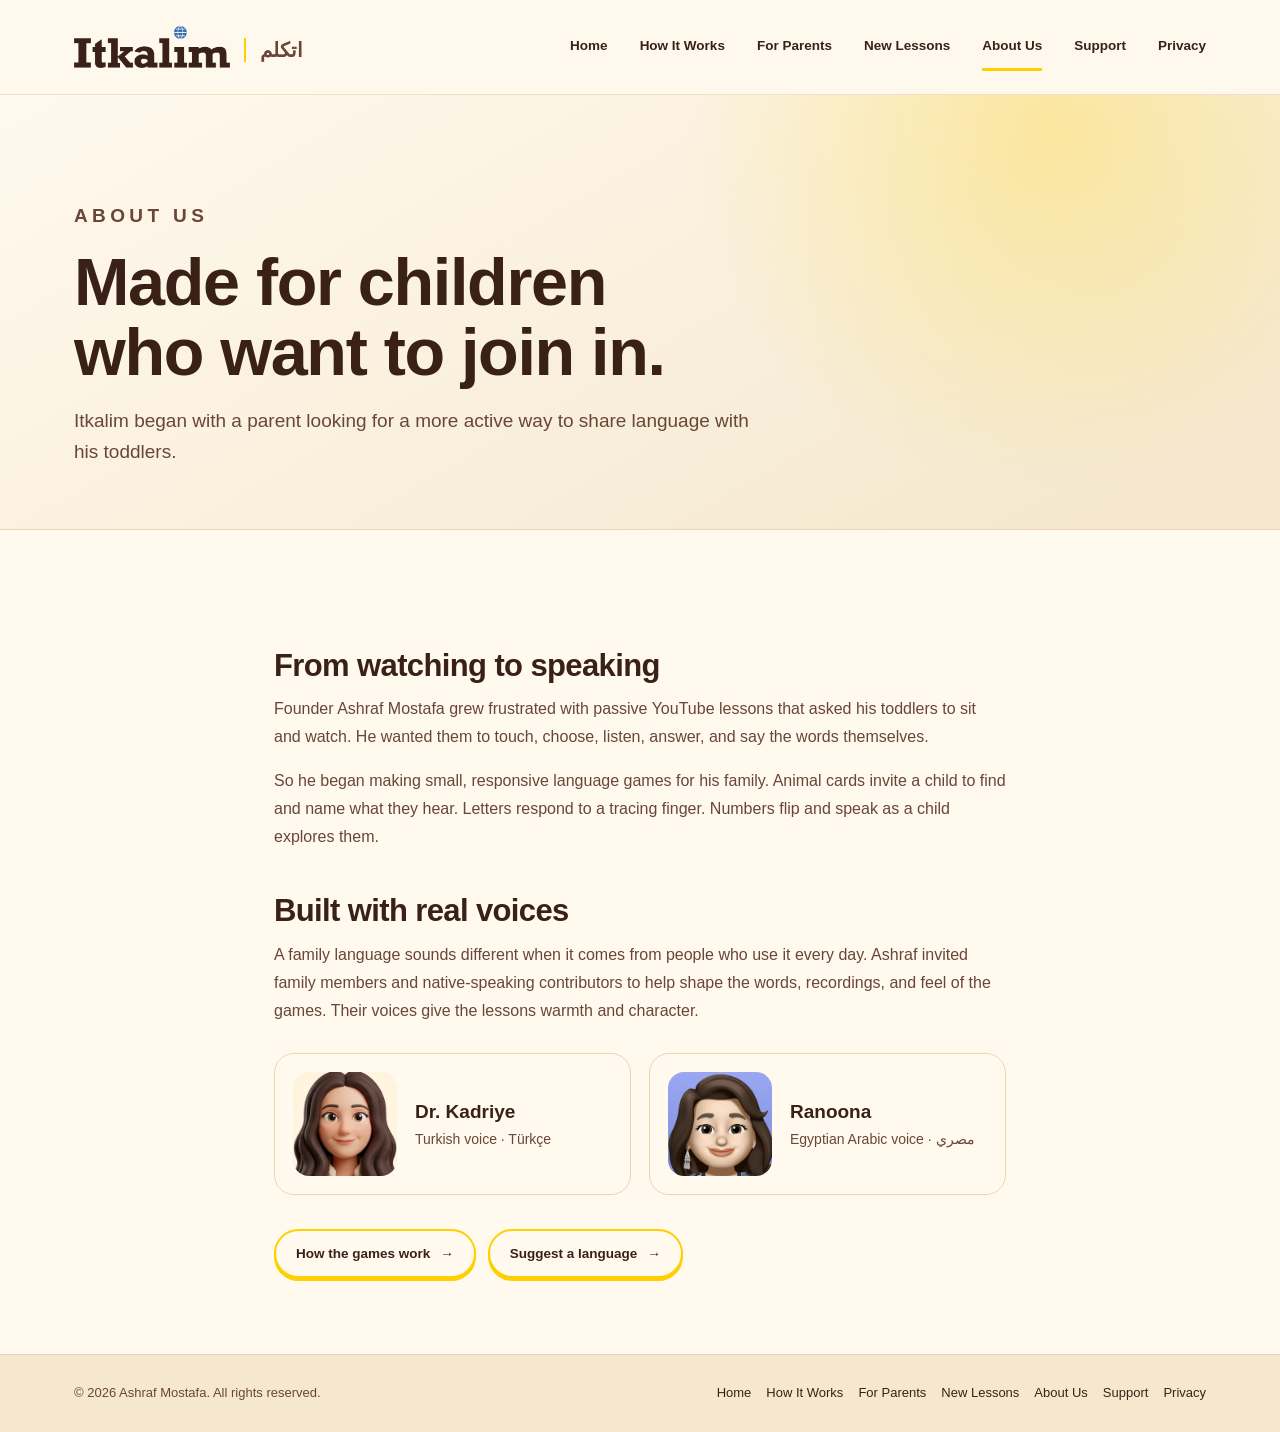
==== about-us.html @ 8ebba8a8 "Refresh Itkalim site with game previews and About Us" ====
<!doctype html>
<html lang="en">
<head>
  <meta charset="utf-8">
  <meta name="viewport" content="width=device-width,initial-scale=1">
  <meta name="theme-color" content="#fff9ee">
  <meta name="description" content="The story behind Itkalim: a parent-led language app built around active play, family voices, and native-speaking contributors.">
  <title>About Us | Itkalim</title>
  <link rel="icon" href="logo.png">
  <link rel="stylesheet" href="styles.css">
</head>
<body>
  <header class="site-header"><div class="wrap header-inner">
    <a class="brand" href="index.html" aria-label="Itkalim homepage"><img class="brand-wordmark" src="assets/itkalim-wordmark.png" alt="Itkalim" width="1000" height="270"><span class="brand-ar" lang="ar">اتكلم</span></a>
    <button class="menu-toggle" type="button" aria-label="Open navigation" aria-expanded="false" aria-controls="site-menu">☰</button>
    <nav class="nav-links" id="site-menu" aria-label="Main navigation"><a href="index.html">Home</a><a href="how-it-works.html">How It Works</a><a href="for-parents.html">For Parents</a><a href="lessons.html">New Lessons</a><a href="about-us.html" class="active" aria-current="page">About Us</a><a href="support.html">Support</a><a href="privacy.html">Privacy</a></nav>
  </div></header>
  <main id="main-content">
    <section class="page-hero"><div class="wrap"><p class="eyebrow">About Us</p><h1>Made for children who want to join in.</h1><p>Itkalim began with a parent looking for a more active way to share language with his toddlers.</p></div></section>
    <section class="section"><div class="wrap content about-story">
      <h2>From watching to speaking</h2>
      <p>Founder Ashraf Mostafa grew frustrated with passive YouTube lessons that asked his toddlers to sit and watch. He wanted them to touch, choose, listen, answer, and say the words themselves.</p>
      <p>So he began making small, responsive language games for his family. Animal cards invite a child to find and name what they hear. Letters respond to a tracing finger. Numbers flip and speak as a child explores them.</p>
      <h2>Built with real voices</h2>
      <p>A family language sounds different when it comes from people who use it every day. Ashraf invited family members and native-speaking contributors to help shape the words, recordings, and feel of the games. Their voices give the lessons warmth and character.</p>
      <div class="voice-contributors" aria-label="Itkalim voice contributors">
        <figure class="voice-contributor"><img src="assets/kadriye.webp" alt="Cartoon portrait of Dr. Kadriye" width="256" height="256"><figcaption><strong>Dr. Kadriye</strong><span>Turkish voice · Türkçe</span></figcaption></figure>
        <figure class="voice-contributor"><img src="assets/ranoona.webp" alt="Cartoon portrait of Ranoona" width="256" height="256"><figcaption><strong>Ranoona</strong><span>Egyptian Arabic voice · مصري</span></figcaption></figure>
      </div>
      <div class="btn-row"><a class="button secondary" href="how-it-works.html">How the games work <span aria-hidden="true">→</span></a><a class="button secondary" href="lessons.html">Suggest a language <span aria-hidden="true">→</span></a></div>
    </div></section>
  </main>
  <footer class="site-footer"><div class="wrap footer-row"><div class="footer-copy">© 2026 Ashraf Mostafa. All rights reserved.</div><nav class="footer-nav" aria-label="Footer navigation"><a href="index.html">Home</a><a href="how-it-works.html">How It Works</a><a href="for-parents.html">For Parents</a><a href="lessons.html">New Lessons</a><a href="about-us.html">About Us</a><a href="support.html">Support</a><a href="privacy.html">Privacy</a></nav></div></footer>
  <script src="site.js" defer></script>
</body>
</html>
---- styles.css ----
:root{--ink:#102940;--ink-light:#304a62;--gold:#b27a21;--sun:#e6aa28;--sand:#fbf6ed;--ivory:#fffcf7;--line:#e6dac7;--brown:#633f33;--panel:#f5ecdc;--serif:Georgia,'Times New Roman',serif;--sans:-apple-system,BlinkMacSystemFont,'Segoe UI',Arial,sans-serif}
*{box-sizing:border-box}html{scroll-behavior:smooth}body{margin:0;background:var(--ivory);color:var(--ink);font:16px/1.6 var(--sans);-webkit-font-smoothing:antialiased}a{color:inherit}button{font:inherit}img{display:block;max-width:100%}h1,h2,h3,p{margin-top:0}h1,h2,h3{line-height:1.13}h1,h2{font-family:var(--serif);font-weight:500;letter-spacing:-.035em}a:focus-visible,button:focus-visible,summary:focus-visible{outline:3px solid #d69b34;outline-offset:4px}.wrap{max-width:1260px;margin:0 auto;padding:0 clamp(22px,5vw,72px)}
.site-header{position:relative;z-index:20;background:rgba(255,252,246,.94);border-bottom:1px solid rgba(201,172,120,.25)}.site-header.home-head{position:absolute;left:0;right:0;background:linear-gradient(180deg,rgba(255,251,243,.96),rgba(255,251,243,.72))}.header-inner{min-height:94px;display:flex;align-items:center;justify-content:space-between;gap:20px}.brand{display:flex;align-items:center;gap:12px;text-decoration:none;flex:0 0 auto}.brand-mark{width:57px;height:57px;object-fit:cover;border-radius:14px;box-shadow:0 2px 8px rgba(36,57,79,.12)}.brand-line{display:block;font-family:var(--serif);font-size:27px;line-height:.99;font-weight:700;letter-spacing:-.03em}.brand-ar{display:block;direction:rtl;text-align:left;color:#9b6519;font-size:18px;font-weight:700;line-height:1.3;margin-top:3px}.nav-links{display:flex;align-items:center;gap:clamp(13px,2.5vw,32px);font-size:13.5px;font-weight:650}.nav-links a{white-space:nowrap;text-decoration:none;padding:12px 0;border-bottom:2px solid transparent}.nav-links a:hover,.nav-links a.active{border-bottom-color:var(--gold)}.nav-cta,.button{display:inline-flex;justify-content:center;align-items:center;gap:10px;background:#0b233a;color:white;text-decoration:none;border:1px solid #0b233a;border-radius:999px;font-size:13.5px;font-weight:700;padding:12px 20px;transition:transform .15s,background .15s}.nav-cta:hover,.button:hover{background:#29455c;transform:translateY(-1px)}.nav-cta{padding:11px 17px}.button.secondary{background:transparent;color:var(--ink);border-color:#97a3ad}.button.secondary:hover{background:#fff}.menu-toggle{display:none;background:#fff8eb;color:var(--ink);border:1px solid var(--line);border-radius:12px;padding:9px 12px;font-size:16px;cursor:pointer}
.hero{min-height:660px;display:flex;align-items:flex-start;position:relative;isolation:isolate;background:linear-gradient(90deg,rgba(255,251,243,.87) 0%,rgba(255,251,243,.47) 34%,rgba(255,251,243,0) 60%),url('assets/nile-sunset.jpg') center 49%/cover no-repeat}.hero .wrap{width:100%}.hero-text{max-width:590px;margin:clamp(165px,15vw,190px) 0 40px}h1{font-size:clamp(50px,5.4vw,80px);line-height:1.04;margin-bottom:35px;text-wrap:balance}.hero .button{background:#0d0e0f;border-color:#0d0e0f;border-radius:8px;font-size:16px;padding:14px 22px}.hero .eyebrow{margin-bottom:22px}.eyebrow{font-size:11.5px;letter-spacing:.23em;font-weight:800;text-transform:uppercase;color:var(--gold)}.hero-note{max-width:470px;color:#36516c;font-size:18px}.hero-wave{position:absolute;z-index:0;bottom:-1px;width:100%;height:40px;background:var(--ivory);clip-path:polygon(0 54%,38% 82%,100% 30%,100% 100%,0 100%)}
.intro{position:relative;padding:80px 0 110px;background:var(--ivory);overflow:hidden}.intro:after{content:'';position:absolute;width:500px;height:400px;right:-210px;bottom:-220px;border-radius:50%;background:#f8f0df;z-index:0}.intro-grid{display:grid;grid-template-columns:1fr 1fr;gap:clamp(30px,6vw,95px);align-items:center;position:relative;z-index:1}.intro-copy h2{font-size:clamp(44px,4.2vw,67px);margin:12px 0 25px}.intro-copy p{max-width:460px;color:#44596b;font-size:18px;line-height:1.7}.feature-line{display:flex;gap:20px;flex-wrap:wrap;margin-top:28px;color:#7e5a2a;font-weight:650;font-size:13px}.feature-line span{border-left:1px solid #dac49d;padding-left:15px}.feature-line span:first-child{border:0;padding-left:0}
.phones{display:flex;justify-content:center;align-items:center;gap:0;min-width:0}.phone{position:relative;background:#101115;border:6px solid #17191b;padding:4px;border-radius:33px;width:45%;max-width:267px;box-shadow:0 18px 35px rgba(49,37,23,.18),0 3px 10px rgba(49,37,23,.12);overflow:hidden}.phone:first-child{transform:translateX(20px) rotate(-2deg);z-index:2}.phone:nth-child(2){transform:translate(-18px,38px) rotate(2deg);z-index:1}.phone:after{content:'';position:absolute;top:11px;left:50%;transform:translateX(-50%);background:#08090a;width:34%;height:17px;border-radius:0 0 14px 14px;pointer-events:none}.phone img{border-radius:25px;display:block;aspect-ratio:411/898;width:100%;object-fit:cover}
.page-hero{padding:105px 0 62px;background:radial-gradient(circle at 82% 10%,#f4dcae 0%,transparent 30%),linear-gradient(140deg,#fff9ed,#fffdf9 72%);border-bottom:1px solid var(--line)}.page-hero .eyebrow{margin-bottom:17px}.page-hero h1{max-width:850px;font-size:clamp(47px,5.2vw,72px);margin:0 0 18px}.page-hero p{max-width:690px;color:#52677b;font-size:19px;line-height:1.65;margin:0}.page-hero.compact{padding:80px 0 55px}.page-hero.compact h1{font-size:clamp(43px,4.8vw,67px)}
.section{padding:76px 0}.section.soft{background:var(--sand)}.section-tight{padding:45px 0}.section h2{font-size:clamp(36px,3.3vw,51px);margin:0 0 15px}.section .lead{color:#516679;max-width:725px;font-size:18px}.step-grid{display:grid;grid-template-columns:repeat(3,1fr);gap:28px;margin-top:37px}.step{padding:30px 28px;border-radius:20px;background:#fffcf6;border:1px solid var(--line);min-height:280px}.step-no{display:inline-flex;width:38px;height:38px;align-items:center;justify-content:center;border-radius:50%;background:#c38a2c;color:white;font-size:14px;font-weight:800;margin-bottom:23px}.step h3{font-family:var(--serif);font-size:27px;margin-bottom:12px;font-weight:600}.step p{color:#526679;line-height:1.7}.story-split{display:grid;grid-template-columns:.85fr 1.15fr;gap:50px;align-items:center}.story-split.reverse{grid-template-columns:1.15fr .85fr}.story-split p{color:#4c6276;font-size:17px}.story-split .phone{margin:auto;transform:none;max-width:245px;width:100%}.story-split .phone:first-child{transform:none}.story-image{border-radius:22px;object-fit:cover;width:100%;max-height:390px}.detail-row{display:grid;grid-template-columns:1fr 1fr;gap:36px;align-items:start}.statement{padding:24px 0;border-top:1px solid #dbcdb6}.statement h3{font-family:var(--serif);font-size:25px;margin:0 0 8px}.statement p{color:#4a6175;margin:0}.quote{font-family:var(--serif);font-size:clamp(27px,3vw,43px);line-height:1.28;max-width:730px;margin:0 auto;text-align:center;color:#1c3a50}.center{text-align:center}.center .lead{margin-left:auto;margin-right:auto}.btn-row{display:flex;gap:12px;flex-wrap:wrap;margin-top:28px}.content{max-width:860px}.content h2{font-size:31px;margin:42px 0 12px}.content p,.content li{font-size:16px;color:#43586b;line-height:1.75}.content ul{padding-left:24px}.content a{color:#0d4975;text-underline-offset:3px}.callout{background:#f5ebd8;border-left:3px solid var(--gold);padding:22px 26px;margin:25px 0;border-radius:0 15px 15px 0}.callout p{margin:0}.faq{max-width:900px;margin:0 auto}.faq details{border-bottom:1px solid var(--line);padding:15px 0}.faq summary{cursor:pointer;list-style:none;font-size:18px;color:var(--ink);font-weight:650;padding:11px 0;display:flex;justify-content:space-between;gap:18px}.faq summary::-webkit-details-marker{display:none}.faq summary:after{content:'+';color:var(--gold);font-size:24px;line-height:1}.faq details[open] summary:after{content:'−'}.faq details p{color:#53687a;max-width:730px;padding:0 0 12px;margin:0}.support-email{background:#fff7e8;border-radius:22px;border:1px solid var(--line);padding:26px 30px;margin:0 0 40px}.support-email p{margin-bottom:7px}.support-email a{font-size:21px;font-weight:700;color:#154e79}.gallery{display:flex;gap:36px;justify-content:center;flex-wrap:wrap;margin-top:25px}.gallery .phone{max-width:250px;transform:none!important;width:44%}
.site-footer{background:#f7f1e7;border-top:1px solid var(--line);padding:28px 0}.footer-row{display:flex;justify-content:space-between;align-items:center;gap:24px;flex-wrap:wrap}.footer-copy{font-size:13px;color:#64707e}.footer-nav{display:flex;flex-wrap:wrap;gap:15px;font-size:13px}.footer-nav a{text-decoration:none}.footer-nav a:hover{text-decoration:underline}.small{color:#6c7b89;font-size:13px}.ar-summary{direction:rtl;text-align:right;border-top:1px solid var(--line);padding-top:25px;margin-top:45px}
.signup-form{display:grid;gap:14px}.signup-form label,.signup-form legend{font-weight:650;color:var(--ink)}.signup-form input[type=email],.signup-form input[type=text]{background:white;border:1px solid #cdbfa8;padding:13px 15px;border-radius:11px;font:inherit;width:100%;max-width:610px}.signup-form fieldset{border:none;padding:0;margin:0}.signup-form .checkboxes{display:grid;grid-template-columns:1fr 1fr;gap:8px;margin:12px 0}.signup-form .checkboxes label{font-weight:500}.signup-form .check-line{display:flex;gap:8px;align-items:flex-start}.signup-form .check-line input{width:18px;height:18px;flex-shrink:0;margin-top:4px}.signup-form button{justify-self:start}
@media(max-width:1050px){.nav-links{gap:15px}.nav-links a{font-size:12.5px}.brand-line{font-size:23px}.header-inner{min-height:80px}.brand-mark{width:46px;height:46px}.nav-cta{display:none}.hero{min-height:620px}.hero-text{margin-top:140px}.intro-grid{gap:28px}}
@media(max-width:900px){.site-header.home-head{position:relative}.site-header{background:var(--ivory)}.header-inner{min-height:74px}.brand-line{font-size:22px}.brand-ar{font-size:14px}.brand-mark{width:46px;height:46px}.menu-toggle{display:block}.nav-links{display:none;position:absolute;top:74px;left:0;right:0;background:#fffdf8;padding:16px 23px 24px;border-bottom:1px solid var(--line);box-shadow:0 13px 22px rgba(38,33,26,.08);align-items:stretch;flex-direction:column;gap:0}.nav-links.open{display:flex}.nav-links a{font-size:15px;padding:13px 5px;border-bottom:1px solid #eee3d3}.hero{min-height:580px;background:linear-gradient(180deg,rgba(255,252,245,.78),rgba(255,252,245,.26) 46%,transparent 73%),url('assets/nile-sunset.jpg') 67% center/cover no-repeat}.hero-text{margin-top:48px;max-width:390px}.hero h1{font-size:clamp(42px,10vw,57px);margin-bottom:25px}.intro{padding:55px 0 82px}.intro-grid,.story-split,.story-split.reverse,.detail-row{grid-template-columns:1fr;gap:30px}.intro-copy{order:-1}.intro-copy h2{font-size:clamp(43px,10vw,56px)}.phones{max-width:470px;margin:auto;width:100%}.phone{max-width:215px}.step-grid{grid-template-columns:1fr;gap:16px}.step{min-height:auto}.page-hero{padding:70px 0 50px}.page-hero.compact{padding:65px 0 40px}.section{padding:55px 0}.story-split.reverse .story-image{order:2}.footer-row{justify-content:center;text-align:center}.footer-nav{justify-content:center}.gallery{gap:17px}.gallery .phone{width:44%}}
@media(prefers-reduced-motion:reduce){html{scroll-behavior:auto}*,*:before,*:after{transition:none!important}}


/* Approved iPhone crop: show the two children together, with pyramids beyond. */
@media (max-width:900px) {
  .hero {
    background:linear-gradient(180deg,rgba(255,252,245,.78),rgba(255,252,245,.19) 42%,transparent 70%),url('assets/nile-sunset.jpg') 100% center/cover no-repeat;
  }
}
@media (max-width:480px) {
  .hero{min-height:400px;background:linear-gradient(180deg,rgba(255,252,245,.80) 0%,rgba(255,252,245,.55) 30%,rgba(255,252,245,0) 52%),url('assets/nile-sunset.jpg') 98% 100%/cover no-repeat,#fffcf5;}
  .hero-text{max-width:355px;margin-top:26px;}
  .hero h1{font-size:clamp(39px,10.2vw,49px);}
}
/* Retain comprehensive public legal/support text with the new editorial style. */
.content .card{background:#fff9ed;border:1px solid var(--line);border-radius:18px;padding:22px 26px;margin:22px 0}
.content .rtl{direction:rtl;text-align:right}
.content .muted{color:#627285}
.content .faq h3{font-family:var(--serif);font-size:23px;margin:30px 0 8px}
.content .contact a{font-weight:700;font-size:22px}

.app-badge{display:inline-block;line-height:0;border-radius:9px;transition:transform .15s}.app-badge:hover{transform:translateY(-1px)}.app-badge:focus-visible{outline:3px solid #c8962e;outline-offset:3px}.app-badge img{height:54px;width:auto;display:block}@media(max-width:640px){.app-badge img{height:48px}}

/* ===== Itkalim 1.4 brand (owner 2026-11-14): the app's colours and logo. =====
   Cream #fff9ee and sand #f5e8cf backgrounds, dark brown #3a2118 (the wordmark),
   warm brown #694638, and the app's signature gold #ffd000 with light gold #fff066
   for frames and highlights. Rounded system type, like the app. */
:root{--ink:#3a2118;--ink-light:#694638;--gold:#9a6b00;--sun:#ffd000;--gold-light:#fff066;--sand:#f5e8cf;--ivory:#fff9ee;--line:#ead6b4;--brown:#694638;--panel:#f5e8cf;
  --serif:ui-rounded,"SF Pro Rounded",-apple-system,BlinkMacSystemFont,"Segoe UI",Arial,sans-serif;
  --sans:ui-rounded,"SF Pro Rounded",-apple-system,BlinkMacSystemFont,"Segoe UI",Arial,sans-serif}
body{background:var(--ivory);color:var(--ink)}
h1,h2{font-weight:800;letter-spacing:-.02em;color:var(--ink)}
h3{color:var(--ink)}
a:focus-visible,button:focus-visible,summary:focus-visible{outline-color:var(--sun)}
.site-header{background:rgba(255,249,238,.95);border-bottom-color:rgba(234,214,180,.7)}
.site-header.home-head{background:linear-gradient(180deg,rgba(255,249,238,.97),rgba(255,249,238,.75))}
.brand{gap:14px;align-items:center}
.brand-wordmark{height:42px;width:auto}
.brand .brand-ar{color:var(--ink-light);font-size:20px;margin:6px 0 0;padding-left:14px;border-left:2px solid var(--sun);line-height:1.2}
.nav-links a{color:var(--ink)}
.nav-links a:hover,.nav-links a.active{border-bottom:3px solid var(--sun)}
.nav-cta,.button{background:var(--ink);border-color:var(--ink);color:#fff9ee}
.nav-cta:hover,.button:hover{background:var(--ink-light)}
.button.secondary{background:#fff9ee;color:var(--ink);border:2px solid var(--sun);box-shadow:0 3px 0 #ffd000}
.button.secondary:hover{background:#fff6cc}
.eyebrow{color:var(--gold)}
.hero-lead{font-size:19px;line-height:1.5;color:var(--ink-light);max-width:520px;margin:-6px 0 26px}
.page-hero{background:radial-gradient(circle at 82% 8%,rgba(255,208,0,.28) 0%,transparent 32%),linear-gradient(150deg,#fff9ee,#f5e8cf 90%);border-bottom-color:var(--line)}
.section.soft{background:var(--sand)}
.step,.statement,.content .card{background:#fff9ee;border:1px solid var(--line);border-radius:22px;box-shadow:inset 0 0 0 2px #fff066,0 4px 0 #ffd000}
.step-no{color:var(--gold)}
.feature-line span{background:#fff9ee;border:1.5px solid var(--sun);color:var(--ink)}
.site-footer{background:var(--sand);border-top-color:var(--line)}
.footer-copy{color:var(--ink-light)}
.content .muted,.small{color:var(--ink-light)}
.content .faq h3{font-family:var(--serif)}
.lang-grid{display:flex;flex-wrap:wrap;gap:10px;margin:22px 0 14px}
.lang{display:inline-flex;align-items:center;gap:8px;padding:9px 15px;border-radius:999px;background:#fff9ee;border:1.5px solid var(--line);font-weight:650;font-size:15px;color:var(--ink-light)}
.lang.ready{border:2px solid var(--sun);color:var(--ink);box-shadow:0 3px 0 #ffd000;background:#fffbe6}
.lang small{font-size:11px;font-weight:800;letter-spacing:.08em;text-transform:uppercase;background:var(--sun);color:var(--ink);border-radius:999px;padding:2px 8px}
.shots{display:grid;grid-template-columns:repeat(3,minmax(0,1fr));gap:clamp(14px,3vw,34px);margin-top:26px}
.shots figure{margin:0;text-align:center}
.shots img{width:100%;border-radius:28px;border:6px solid #3a2118;box-shadow:0 4px 0 #ffd000,0 18px 40px rgba(58,33,24,.18);background:#fff9ee}
.shots figcaption{margin-top:12px;font-weight:750;color:var(--ink)}
.shots figcaption span{display:block;font-weight:500;font-size:14px;color:var(--ink-light)}
@media(max-width:900px){.brand-wordmark{height:34px}.brand .brand-ar{font-size:16px}}
@media(max-width:640px){.shots{grid-template-columns:1fr;max-width:330px;margin-inline:auto}}
.feature-line span,.feature-line span:first-child{border:1.5px solid var(--sun);padding:5px 13px;border-radius:999px;background:#fff9ee;color:var(--ink)}
.statement{padding:20px 24px;margin-bottom:14px;border-top:1px solid var(--line)}
.phone{background:#3a2118;border-color:#3a2118;box-shadow:0 4px 0 #ffd000,0 18px 35px rgba(58,33,24,.18)}

/* Quiet homepage: reuse the soft sun glow from the inner pages. */
.hero{min-height:510px;background:radial-gradient(circle at 84% 12%,rgba(255,208,0,.25),transparent 30%),linear-gradient(150deg,#fff9ee,#f5e8cf 90%);border-bottom:1px solid var(--line)}
.hero-text{max-width:720px;margin:165px 0 74px}
.hero h1{font-size:clamp(48px,5vw,70px);margin-bottom:27px}
.hero-wave{display:none}
.intro:after{display:none}
.intro-showcase{display:grid;grid-template-columns:minmax(290px,.78fr) minmax(0,1.22fr);gap:clamp(34px,5vw,80px);align-items:center}
.game-screens{display:grid;grid-template-columns:repeat(3,minmax(0,1fr));gap:clamp(12px,1.5vw,22px);align-items:start}
.game-screens figure{margin:0;text-align:center;min-width:0}
.game-screens img{display:block;width:100%;height:auto;aspect-ratio:411/898;object-fit:cover;border:4px solid var(--ink);border-radius:25px;box-shadow:0 4px 0 var(--sun),0 12px 24px rgba(58,33,24,.16)}
.game-screens figcaption{margin-top:14px;font-size:13px;font-weight:750;color:var(--ink-light)}
.lang.upcoming{background:var(--sand)}
.lang.upcoming small{font-size:11px;font-weight:800;letter-spacing:.04em;text-transform:uppercase;color:var(--ink-light)}
.intro-copy p,.page-hero p,.content p,.content li,.step p,.story-split p,.statement p,.section .lead,.quote{color:var(--ink-light)}
.content a{color:var(--ink);text-decoration-color:var(--gold)}
@media(max-width:900px){.hero{min-height:auto}.hero-text{margin:58px 0 65px}.intro-showcase{grid-template-columns:1fr;gap:38px}.intro-copy{order:0}.game-screens{max-width:650px;margin-inline:auto}}
@media(max-width:600px){.hero-text{margin:45px 0 55px}.hero h1{font-size:clamp(40px,10vw,50px)}.hero-lead{font-size:17px}.game-screens{display:flex;gap:18px;overflow-x:auto;scroll-snap-type:x mandatory;padding:2px 4px 14px;margin:0 -4px}.game-screens figure{flex:0 0 min(58vw,225px);scroll-snap-align:center}.game-screens figcaption{font-size:13px}}
.voice-contributors{display:grid;grid-template-columns:repeat(2,minmax(0,1fr));gap:18px;margin:28px 0 34px}
.voice-contributor{display:flex;align-items:center;gap:18px;margin:0;padding:18px;background:var(--ivory);border:1px solid var(--line);border-radius:20px}
.voice-contributor img{flex:none;width:104px;height:104px;object-fit:cover;border-radius:16px}
.voice-contributor figcaption{display:grid;gap:4px;color:var(--ink-light);font-size:14px;line-height:1.45}
.voice-contributor figcaption strong{color:var(--ink);font-size:19px}
@media(max-width:700px){.voice-contributors{grid-template-columns:1fr}.voice-contributor img{width:88px;height:88px}}
.step-screen{display:block;width:min(100%,200px);height:auto;aspect-ratio:411/898;object-fit:cover;margin:18px auto 24px;border:3px solid var(--ink);border-radius:22px;box-shadow:0 4px 0 var(--sun),0 10px 22px rgba(58,33,24,.14)}
.step:has(.step-screen) h3{margin-bottom:0}
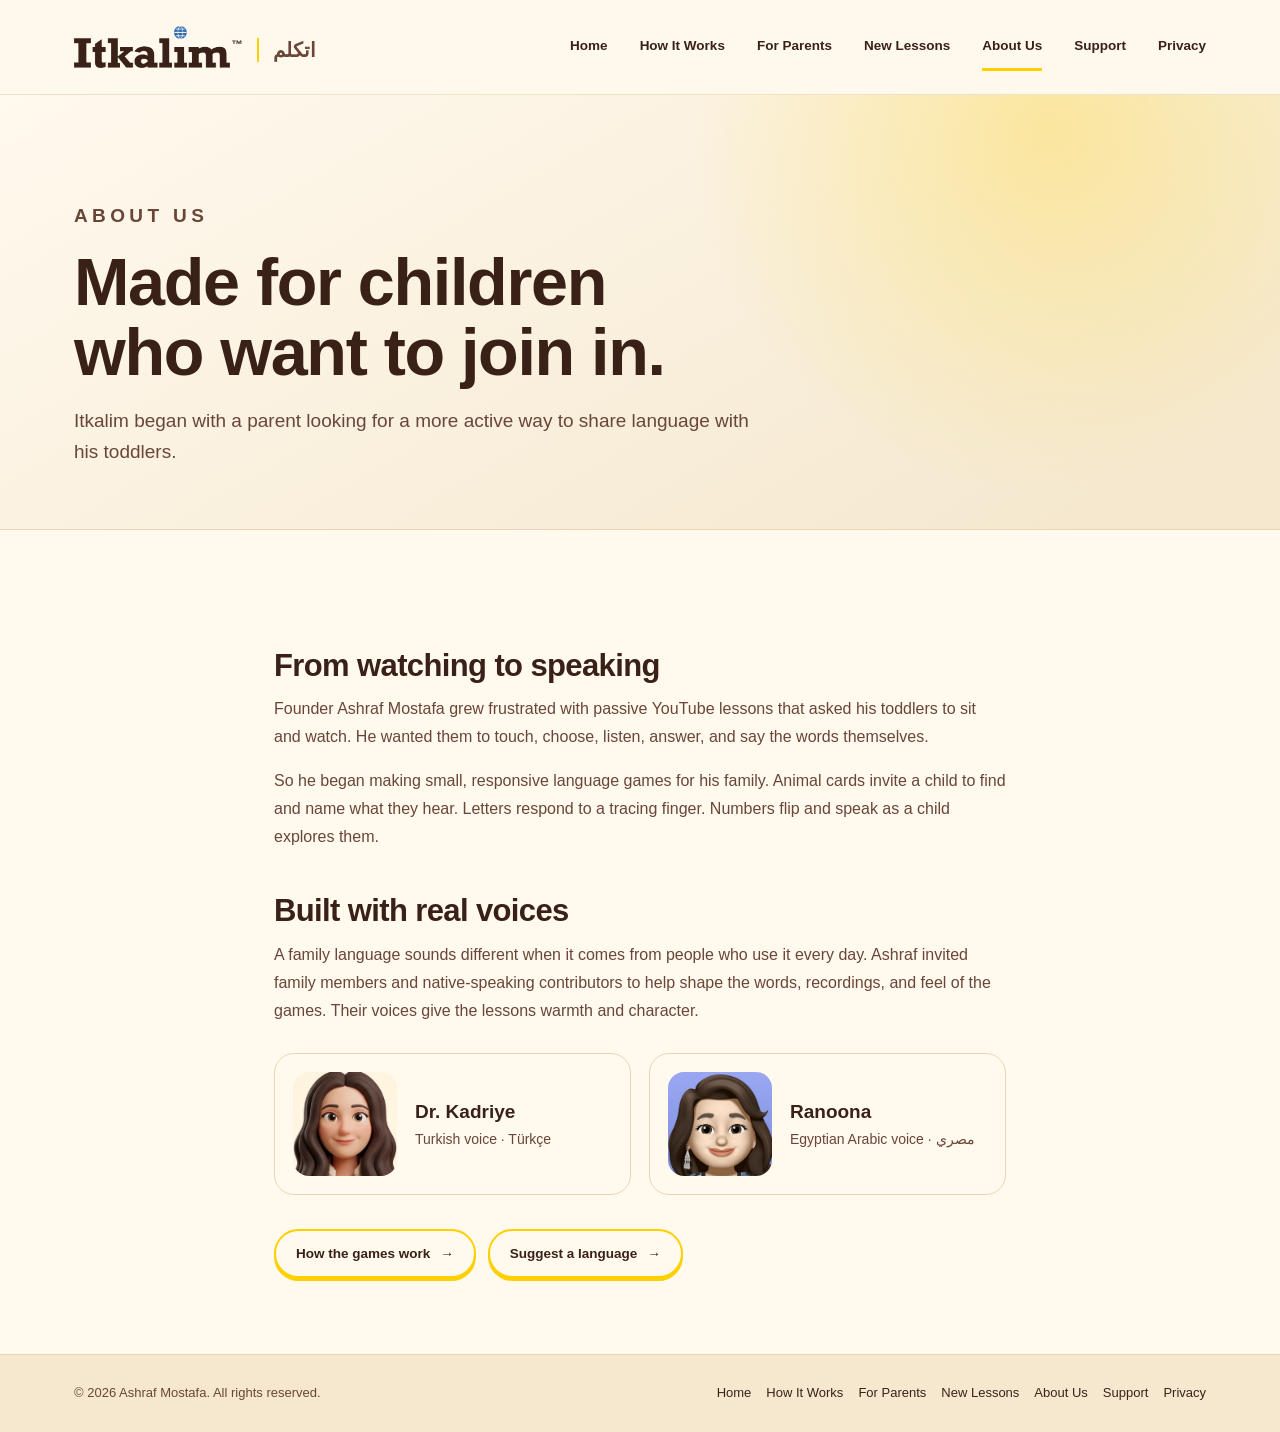
==== commit bd78e7db: "Add ™ beside the Itkalim logo on every page Co-Authored-By: Claude Opus 5.5 <noreply@anthropic.com> " ====
--- a/about-us.html
+++ b/about-us.html
@@ -11,7 +11,7 @@
 </head>
 <body>
   <header class="site-header"><div class="wrap header-inner">
-    <a class="brand" href="index.html" aria-label="Itkalim homepage"><img class="brand-wordmark" src="assets/itkalim-wordmark.png" alt="Itkalim" width="1000" height="270"><span class="brand-ar" lang="ar">اتكلم</span></a>
+    <a class="brand" href="index.html" aria-label="Itkalim homepage"><span class="brand-mark-wrap"><img class="brand-wordmark" src="assets/itkalim-wordmark.png" alt="Itkalim" width="1000" height="270"><sup class="brand-tm" aria-label="trademark">™</sup></span><span class="brand-ar" lang="ar">اتكلم</span></a>
     <button class="menu-toggle" type="button" aria-label="Open navigation" aria-expanded="false" aria-controls="site-menu">☰</button>
     <nav class="nav-links" id="site-menu" aria-label="Main navigation"><a href="index.html">Home</a><a href="how-it-works.html">How It Works</a><a href="for-parents.html">For Parents</a><a href="lessons.html">New Lessons</a><a href="about-us.html" class="active" aria-current="page">About Us</a><a href="support.html">Support</a><a href="privacy.html">Privacy</a></nav>
   </div></header>
--- a/styles.css
+++ b/styles.css
@@ -88,8 +88,8 @@
 .hero h1{font-size:clamp(48px,5vw,70px);margin-bottom:27px}
 .hero-wave{display:none}
 .intro:after{display:none}
-.intro-showcase{display:grid;grid-template-columns:minmax(290px,.78fr) minmax(0,1.22fr);gap:clamp(34px,5vw,80px);align-items:center}
-.game-screens{display:grid;grid-template-columns:repeat(3,minmax(0,1fr));gap:clamp(12px,1.5vw,22px);align-items:start}
+.intro-showcase{display:block}.intro-copy{max-width:720px;margin-bottom:44px}
+.game-screens{display:grid;grid-template-columns:repeat(4,minmax(0,1fr));gap:clamp(16px,2.5vw,32px);align-items:start;max-width:1080px;margin-inline:auto}
 .game-screens figure{margin:0;text-align:center;min-width:0}
 .game-screens img{display:block;width:100%;height:auto;aspect-ratio:411/898;object-fit:cover;border:4px solid var(--ink);border-radius:25px;box-shadow:0 4px 0 var(--sun),0 12px 24px rgba(58,33,24,.16)}
 .game-screens figcaption{margin-top:14px;font-size:13px;font-weight:750;color:var(--ink-light)}
@@ -97,8 +97,8 @@
 .lang.upcoming small{font-size:11px;font-weight:800;letter-spacing:.04em;text-transform:uppercase;color:var(--ink-light)}
 .intro-copy p,.page-hero p,.content p,.content li,.step p,.story-split p,.statement p,.section .lead,.quote{color:var(--ink-light)}
 .content a{color:var(--ink);text-decoration-color:var(--gold)}
-@media(max-width:900px){.hero{min-height:auto}.hero-text{margin:58px 0 65px}.intro-showcase{grid-template-columns:1fr;gap:38px}.intro-copy{order:0}.game-screens{max-width:650px;margin-inline:auto}}
-@media(max-width:600px){.hero-text{margin:45px 0 55px}.hero h1{font-size:clamp(40px,10vw,50px)}.hero-lead{font-size:17px}.game-screens{display:flex;gap:18px;overflow-x:auto;scroll-snap-type:x mandatory;padding:2px 4px 14px;margin:0 -4px}.game-screens figure{flex:0 0 min(58vw,225px);scroll-snap-align:center}.game-screens figcaption{font-size:13px}}
+@media(max-width:900px){.hero{min-height:auto}.hero-text{margin:58px 0 65px}.game-screens{gap:16px}}
+@media(max-width:600px){.hero-text{margin:45px 0 55px}.hero h1{font-size:clamp(40px,10vw,50px)}.hero-lead{font-size:17px}.intro-copy{margin-bottom:28px}.game-screens{display:flex;gap:18px;overflow-x:auto;scroll-snap-type:x mandatory;padding:2px 4px 14px;margin:0 -4px}.game-screens figure{flex:0 0 min(58vw,225px);scroll-snap-align:center}.game-screens figcaption{font-size:13px}}
 .voice-contributors{display:grid;grid-template-columns:repeat(2,minmax(0,1fr));gap:18px;margin:28px 0 34px}
 .voice-contributor{display:flex;align-items:center;gap:18px;margin:0;padding:18px;background:var(--ivory);border:1px solid var(--line);border-radius:20px}
 .voice-contributor img{flex:none;width:104px;height:104px;object-fit:cover;border-radius:16px}
@@ -107,3 +107,7 @@
 @media(max-width:700px){.voice-contributors{grid-template-columns:1fr}.voice-contributor img{width:88px;height:88px}}
 .step-screen{display:block;width:min(100%,200px);height:auto;aspect-ratio:411/898;object-fit:cover;margin:18px auto 24px;border:3px solid var(--ink);border-radius:22px;box-shadow:0 4px 0 var(--sun),0 10px 22px rgba(58,33,24,.14)}
 .step:has(.step-screen) h3{margin-bottom:0}
+/* ™ beside the Itkalim wordmark (owner 2026-11-16, trademark application filed). */
+.brand-mark-wrap{display:inline-flex;align-items:flex-start;line-height:1}
+.brand-tm{font-size:11px;font-weight:700;color:var(--ink);margin:13px 0 0 2px;line-height:1}
+@media(max-width:900px){.brand-tm{font-size:9px;margin-top:10px}}
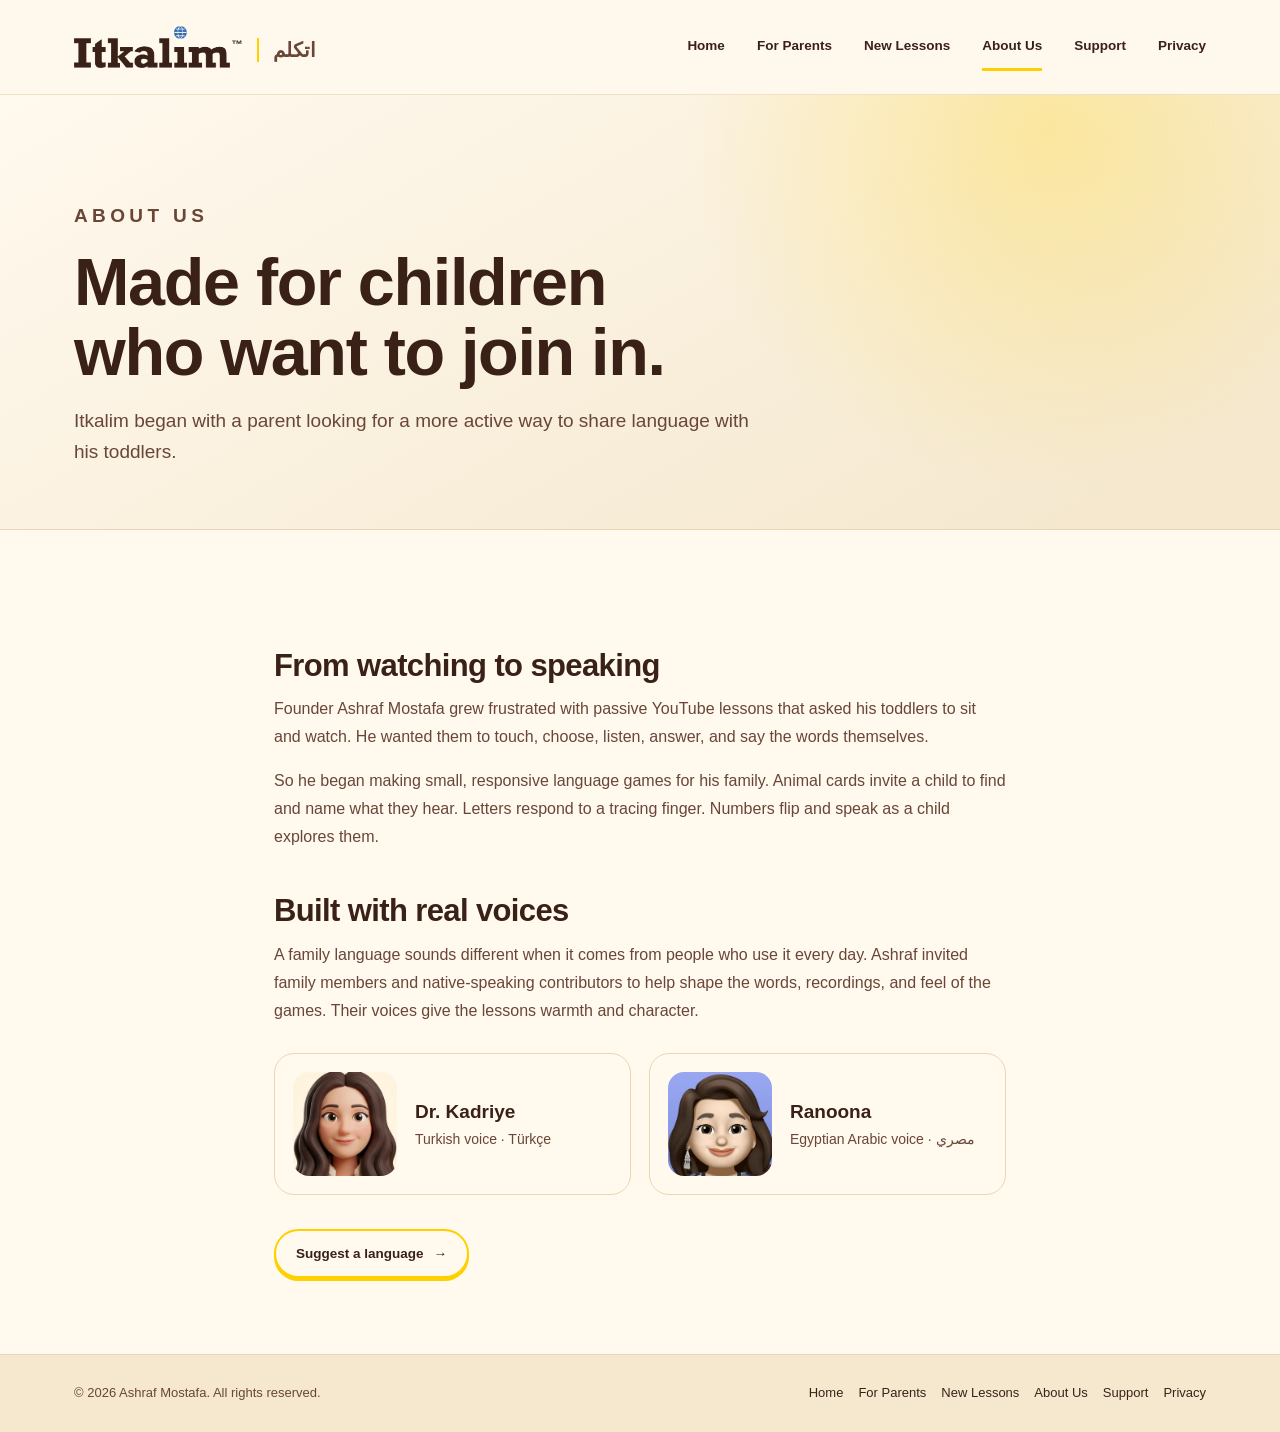
==== commit bbc87c3a: "Remove the How It Works page; its address now opens the home page Co-Authored-By: Claude Opus 5.5 <n" ====
--- a/about-us.html
+++ b/about-us.html
@@ -13,7 +13,7 @@
   <header class="site-header"><div class="wrap header-inner">
     <a class="brand" href="index.html" aria-label="Itkalim homepage"><span class="brand-mark-wrap"><img class="brand-wordmark" src="assets/itkalim-wordmark.png" alt="Itkalim" width="1000" height="270"><sup class="brand-tm" aria-label="trademark">™</sup></span><span class="brand-ar" lang="ar">اتكلم</span></a>
     <button class="menu-toggle" type="button" aria-label="Open navigation" aria-expanded="false" aria-controls="site-menu">☰</button>
-    <nav class="nav-links" id="site-menu" aria-label="Main navigation"><a href="index.html">Home</a><a href="how-it-works.html">How It Works</a><a href="for-parents.html">For Parents</a><a href="lessons.html">New Lessons</a><a href="about-us.html" class="active" aria-current="page">About Us</a><a href="support.html">Support</a><a href="privacy.html">Privacy</a></nav>
+    <nav class="nav-links" id="site-menu" aria-label="Main navigation"><a href="index.html">Home</a><a href="for-parents.html">For Parents</a><a href="lessons.html">New Lessons</a><a href="about-us.html" class="active" aria-current="page">About Us</a><a href="support.html">Support</a><a href="privacy.html">Privacy</a></nav>
   </div></header>
   <main id="main-content">
     <section class="page-hero"><div class="wrap"><p class="eyebrow">About Us</p><h1>Made for children who want to join in.</h1><p>Itkalim began with a parent looking for a more active way to share language with his toddlers.</p></div></section>
@@ -27,10 +27,10 @@
         <figure class="voice-contributor"><img src="assets/kadriye.webp" alt="Cartoon portrait of Dr. Kadriye" width="256" height="256"><figcaption><strong>Dr. Kadriye</strong><span>Turkish voice · Türkçe</span></figcaption></figure>
         <figure class="voice-contributor"><img src="assets/ranoona.webp" alt="Cartoon portrait of Ranoona" width="256" height="256"><figcaption><strong>Ranoona</strong><span>Egyptian Arabic voice · مصري</span></figcaption></figure>
       </div>
-      <div class="btn-row"><a class="button secondary" href="how-it-works.html">How the games work <span aria-hidden="true">→</span></a><a class="button secondary" href="lessons.html">Suggest a language <span aria-hidden="true">→</span></a></div>
+      <div class="btn-row"><a class="button secondary" href="lessons.html">Suggest a language <span aria-hidden="true">→</span></a></div>
     </div></section>
   </main>
-  <footer class="site-footer"><div class="wrap footer-row"><div class="footer-copy">© 2026 Ashraf Mostafa. All rights reserved.</div><nav class="footer-nav" aria-label="Footer navigation"><a href="index.html">Home</a><a href="how-it-works.html">How It Works</a><a href="for-parents.html">For Parents</a><a href="lessons.html">New Lessons</a><a href="about-us.html">About Us</a><a href="support.html">Support</a><a href="privacy.html">Privacy</a></nav></div></footer>
+  <footer class="site-footer"><div class="wrap footer-row"><div class="footer-copy">© 2026 Ashraf Mostafa. All rights reserved.</div><nav class="footer-nav" aria-label="Footer navigation"><a href="index.html">Home</a><a href="for-parents.html">For Parents</a><a href="lessons.html">New Lessons</a><a href="about-us.html">About Us</a><a href="support.html">Support</a><a href="privacy.html">Privacy</a></nav></div></footer>
   <script src="site.js" defer></script>
 </body>
 </html>
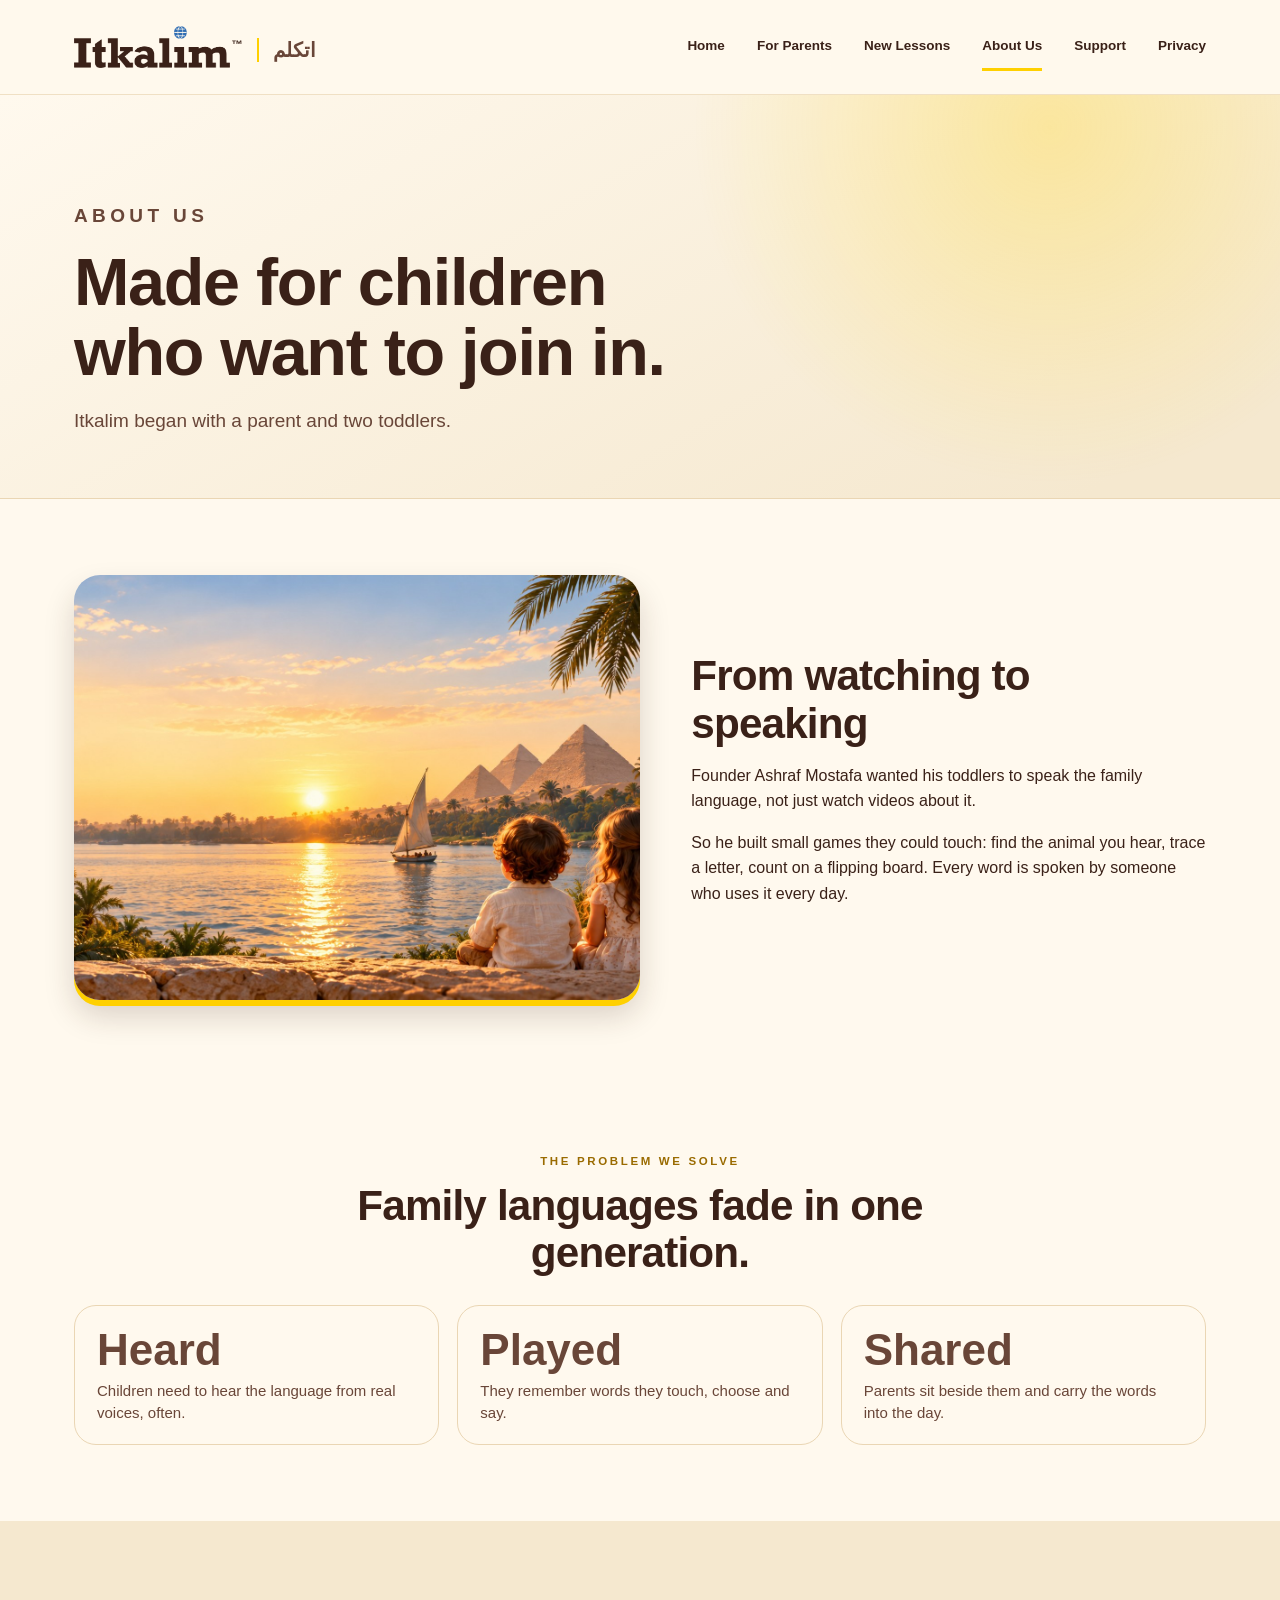
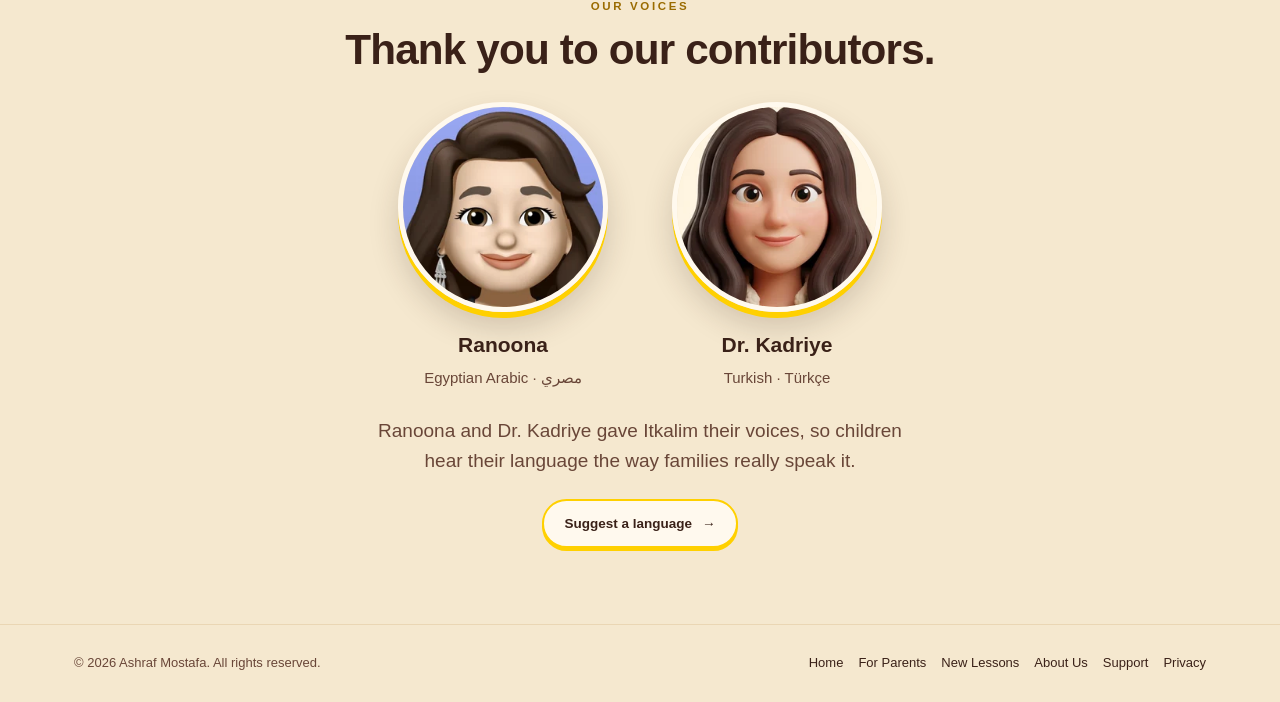
==== commit b9c3468a: "Home and About: picture-led story, the problem, why it's premium, thanks to our voices Co-Authored-B" ====
--- a/about-us.html
+++ b/about-us.html
@@ -4,7 +4,7 @@
   <meta charset="utf-8">
   <meta name="viewport" content="width=device-width,initial-scale=1">
   <meta name="theme-color" content="#fff9ee">
-  <meta name="description" content="The story behind Itkalim: a parent-led language app built around active play, family voices, and native-speaking contributors.">
+  <meta name="description" content="The story behind Itkalim: a parent-built language app for little ones, with real family voices from Ranoona and Dr. Kadriye.">
   <title>About Us | Itkalim</title>
   <link rel="icon" href="logo.png">
   <link rel="stylesheet" href="styles.css">
@@ -16,18 +16,27 @@
     <nav class="nav-links" id="site-menu" aria-label="Main navigation"><a href="index.html">Home</a><a href="for-parents.html">For Parents</a><a href="lessons.html">New Lessons</a><a href="about-us.html" class="active" aria-current="page">About Us</a><a href="support.html">Support</a><a href="privacy.html">Privacy</a></nav>
   </div></header>
   <main id="main-content">
-    <section class="page-hero"><div class="wrap"><p class="eyebrow">About Us</p><h1>Made for children who want to join in.</h1><p>Itkalim began with a parent looking for a more active way to share language with his toddlers.</p></div></section>
-    <section class="section"><div class="wrap content about-story">
-      <h2>From watching to speaking</h2>
-      <p>Founder Ashraf Mostafa grew frustrated with passive YouTube lessons that asked his toddlers to sit and watch. He wanted them to touch, choose, listen, answer, and say the words themselves.</p>
-      <p>So he began making small, responsive language games for his family. Animal cards invite a child to find and name what they hear. Letters respond to a tracing finger. Numbers flip and speak as a child explores them.</p>
-      <h2>Built with real voices</h2>
-      <p>A family language sounds different when it comes from people who use it every day. Ashraf invited family members and native-speaking contributors to help shape the words, recordings, and feel of the games. Their voices give the lessons warmth and character.</p>
-      <div class="voice-contributors" aria-label="Itkalim voice contributors">
-        <figure class="voice-contributor"><img src="assets/kadriye.webp" alt="Cartoon portrait of Dr. Kadriye" width="256" height="256"><figcaption><strong>Dr. Kadriye</strong><span>Turkish voice · Türkçe</span></figcaption></figure>
-        <figure class="voice-contributor"><img src="assets/ranoona.webp" alt="Cartoon portrait of Ranoona" width="256" height="256"><figcaption><strong>Ranoona</strong><span>Egyptian Arabic voice · مصري</span></figcaption></figure>
+    <section class="page-hero"><div class="wrap"><p class="eyebrow">About Us</p><h1>Made for children who want to join in.</h1><p>Itkalim began with a parent and two toddlers.</p></div></section>
+    <section class="section"><div class="wrap about-split">
+      <img class="about-photo" src="assets/nile-sunset.jpg" alt="Two children looking across the Nile at sunset" loading="lazy">
+      <div><h2>From watching to speaking</h2>
+      <p>Founder Ashraf Mostafa wanted his toddlers to speak the family language, not just watch videos about it.</p>
+      <p>So he built small games they could touch: find the animal you hear, trace a letter, count on a flipping board. Every word is spoken by someone who uses it every day.</p></div>
+    </div></section>
+    <section class="section problem"><div class="wrap"><div class="center-head"><p class="eyebrow">The problem we solve</p><h2>Family languages fade in one generation.</h2></div>
+      <div class="stats">
+        <div class="stat"><strong>Heard</strong><span>Children need to hear the language from real voices, often.</span></div>
+        <div class="stat"><strong>Played</strong><span>They remember words they touch, choose and say.</span></div>
+        <div class="stat"><strong>Shared</strong><span>Parents sit beside them and carry the words into the day.</span></div>
       </div>
-      <div class="btn-row"><a class="button secondary" href="lessons.html">Suggest a language <span aria-hidden="true">→</span></a></div>
+    </div></section>
+    <section class="section voices-band"><div class="wrap"><div class="center-head"><p class="eyebrow">Our voices</p><h2>Thank you to our contributors.</h2></div>
+      <div class="voice-cards">
+        <figure class="voice-card"><img src="assets/ranoona.webp" alt="Cartoon portrait of Ranoona" width="256" height="256"><figcaption><strong>Ranoona</strong><span>Egyptian Arabic · <bdi lang="ar" dir="rtl">مصري</bdi></span></figcaption></figure>
+        <figure class="voice-card"><img src="assets/kadriye.webp" alt="Cartoon portrait of Dr. Kadriye" width="256" height="256"><figcaption><strong>Dr. Kadriye</strong><span>Turkish · Türkçe</span></figcaption></figure>
+      </div>
+      <p class="thanks">Ranoona and Dr. Kadriye gave Itkalim their voices, so children hear their language the way families really speak it.</p>
+      <div class="btn-row center"><a class="button secondary" href="lessons.html">Suggest a language <span aria-hidden="true">→</span></a></div>
     </div></section>
   </main>
   <footer class="site-footer"><div class="wrap footer-row"><div class="footer-copy">© 2026 Ashraf Mostafa. All rights reserved.</div><nav class="footer-nav" aria-label="Footer navigation"><a href="index.html">Home</a><a href="for-parents.html">For Parents</a><a href="lessons.html">New Lessons</a><a href="about-us.html">About Us</a><a href="support.html">Support</a><a href="privacy.html">Privacy</a></nav></div></footer>
--- a/styles.css
+++ b/styles.css
@@ -111,3 +111,38 @@
 .brand-mark-wrap{display:inline-flex;align-items:flex-start;line-height:1}
 .brand-tm{font-size:11px;font-weight:700;color:var(--ink);margin:13px 0 0 2px;line-height:1}
 @media(max-width:900px){.brand-tm{font-size:9px;margin-top:10px}}
+
+/* 2026-11-27 story layout */
+.center-head{text-align:center;max-width:720px;margin:0 auto 28px}
+.problem h2{max-width:760px}
+.stats{display:grid;grid-template-columns:repeat(3,minmax(0,1fr));gap:18px;margin-top:22px}
+.stat{background:var(--ivory);border:1px solid var(--line);border-radius:22px;padding:22px 22px 20px;display:grid;gap:8px}
+.stat strong{font-family:var(--serif);font-size:clamp(30px,4vw,44px);line-height:1;color:var(--brown)}
+.stat span{color:var(--ink-light);font-size:15px;line-height:1.45}
+.source{margin-top:12px;font-size:12.5px;color:var(--ink-light)}
+.game-screens.six{grid-template-columns:repeat(6,minmax(0,1fr));max-width:1180px}
+.game-screens.six img{border-width:3px;border-radius:20px}
+.voices-band{background:var(--panel)}
+.voice-cards{display:flex;justify-content:center;gap:clamp(20px,5vw,64px);flex-wrap:wrap}
+.voice-card{margin:0;text-align:center}
+.voice-card img{width:clamp(150px,20vw,210px);height:auto;aspect-ratio:1;object-fit:cover;border-radius:50%;border:5px solid var(--ivory);box-shadow:0 6px 0 var(--sun),0 16px 30px rgba(58,33,24,.18)}
+.voice-card figcaption{margin-top:16px;display:grid;gap:4px}
+.voice-card strong{font-size:21px;color:var(--ink)}
+.voice-card span{color:var(--ink-light);font-size:15px}
+.thanks{text-align:center;margin:26px auto 0;max-width:560px;font-family:var(--serif);font-size:19px;color:var(--brown)}
+.premium{display:grid;grid-template-columns:repeat(3,minmax(0,1fr));gap:16px}
+.premium div{background:var(--ivory);border:1px solid var(--line);border-radius:20px;padding:20px;display:grid;gap:4px}
+.premium b{font-size:28px;line-height:1}
+.premium strong{font-size:17px;color:var(--ink)}
+.premium span{color:var(--ink-light);font-size:14.5px}
+.story-band{background:linear-gradient(90deg,rgba(16,41,64,.72),rgba(16,41,64,.15)),url(assets/nile-sunset.jpg) center/cover;padding:clamp(56px,9vw,110px) 0}
+.story-card{max-width:460px;color:#fff}
+.story-card .eyebrow{color:var(--sun)}
+.story-card h2{color:#fff}
+.story-card p{color:rgba(255,255,255,.92);font-size:17px;line-height:1.55}
+@media (max-width:900px){.stats{grid-template-columns:1fr}.game-screens.six{grid-template-columns:repeat(3,minmax(0,1fr))}.premium{grid-template-columns:repeat(2,minmax(0,1fr))}}
+@media (max-width:520px){.game-screens.six{grid-template-columns:repeat(2,minmax(0,1fr))}.premium{grid-template-columns:1fr}}
+.about-split{display:grid;grid-template-columns:1.1fr 1fr;gap:clamp(24px,4vw,56px);align-items:center}
+.about-photo{width:100%;aspect-ratio:4/3;object-fit:cover;border-radius:26px;box-shadow:0 6px 0 var(--sun),0 16px 30px rgba(58,33,24,.18)}
+.btn-row.center{justify-content:center;margin-top:22px}
+@media (max-width:820px){.about-split{grid-template-columns:1fr}}
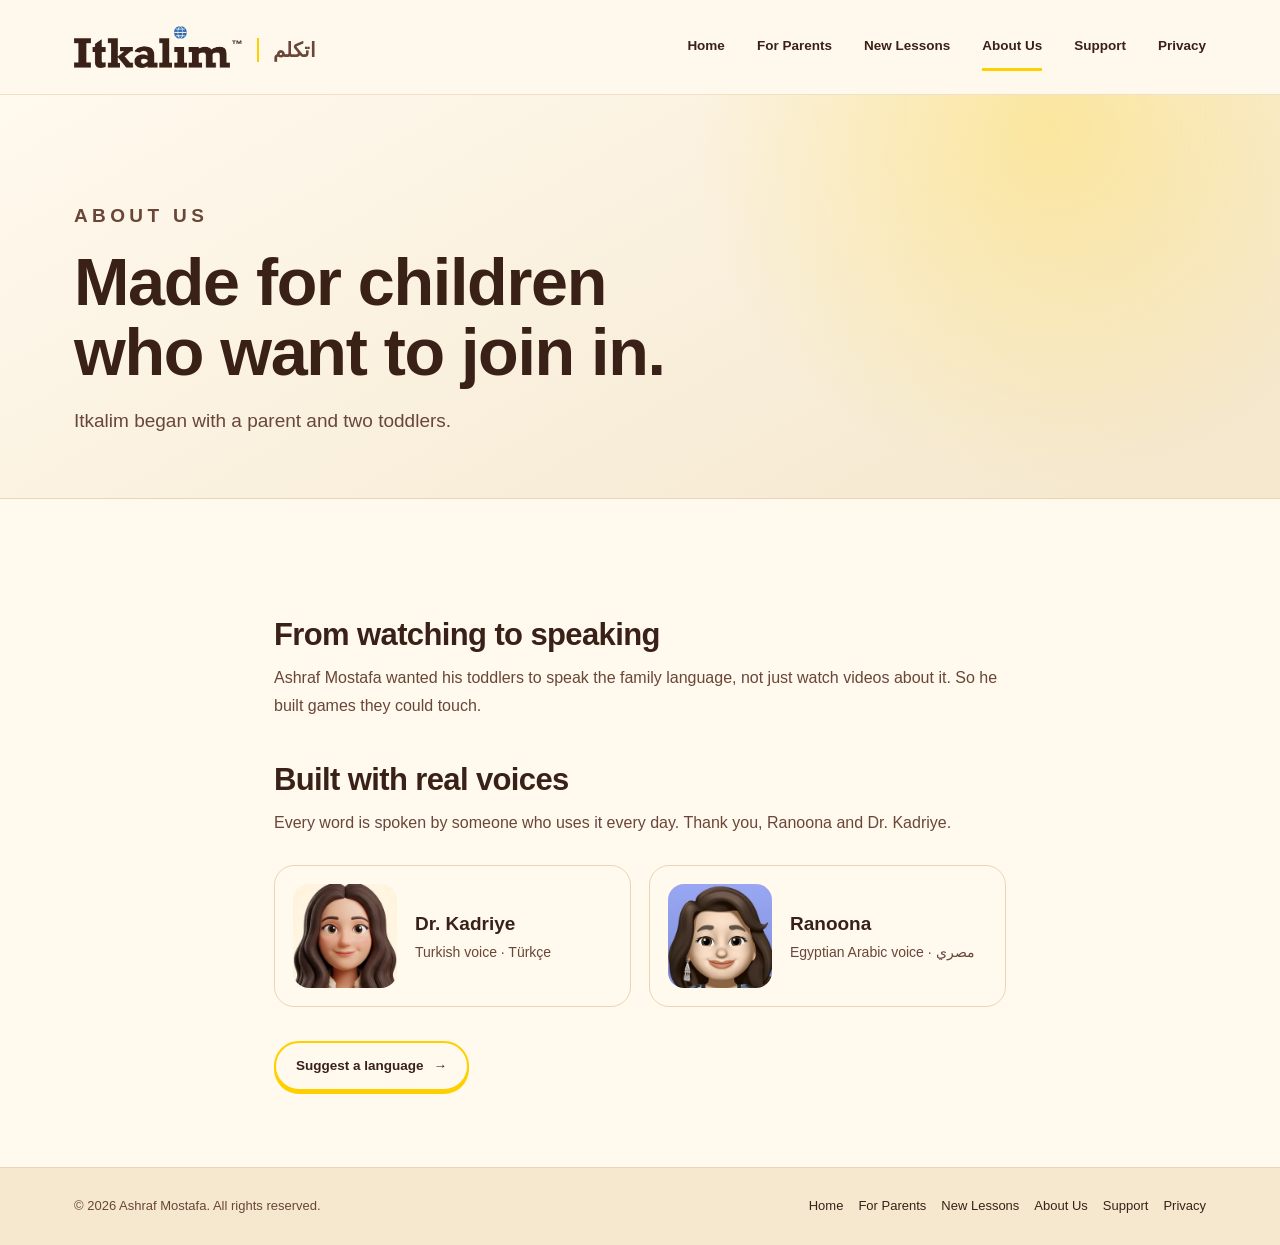
==== commit a36b4c0a: "One main page: the app at work, languages, contributors, about, then links; shorter words on the oth" ====
--- a/about-us.html
+++ b/about-us.html
@@ -4,7 +4,7 @@
   <meta charset="utf-8">
   <meta name="viewport" content="width=device-width,initial-scale=1">
   <meta name="theme-color" content="#fff9ee">
-  <meta name="description" content="The story behind Itkalim: a parent-built language app for little ones, with real family voices from Ranoona and Dr. Kadriye.">
+  <meta name="description" content="The story behind Itkalim: a parent-led language app built around active play, family voices, and native-speaking contributors.">
   <title>About Us | Itkalim</title>
   <link rel="icon" href="logo.png">
   <link rel="stylesheet" href="styles.css">
@@ -17,26 +17,16 @@
   </div></header>
   <main id="main-content">
     <section class="page-hero"><div class="wrap"><p class="eyebrow">About Us</p><h1>Made for children who want to join in.</h1><p>Itkalim began with a parent and two toddlers.</p></div></section>
-    <section class="section"><div class="wrap about-split">
-      <img class="about-photo" src="assets/nile-sunset.jpg" alt="Two children looking across the Nile at sunset" loading="lazy">
-      <div><h2>From watching to speaking</h2>
-      <p>Founder Ashraf Mostafa wanted his toddlers to speak the family language, not just watch videos about it.</p>
-      <p>So he built small games they could touch: find the animal you hear, trace a letter, count on a flipping board. Every word is spoken by someone who uses it every day.</p></div>
-    </div></section>
-    <section class="section problem"><div class="wrap"><div class="center-head"><p class="eyebrow">The problem we solve</p><h2>Family languages fade in one generation.</h2></div>
-      <div class="stats">
-        <div class="stat"><strong>Heard</strong><span>Children need to hear the language from real voices, often.</span></div>
-        <div class="stat"><strong>Played</strong><span>They remember words they touch, choose and say.</span></div>
-        <div class="stat"><strong>Shared</strong><span>Parents sit beside them and carry the words into the day.</span></div>
+    <section class="section"><div class="wrap content about-story">
+      <h2>From watching to speaking</h2>
+      <p>Ashraf Mostafa wanted his toddlers to speak the family language, not just watch videos about it. So he built games they could touch.</p>
+      <h2>Built with real voices</h2>
+      <p>Every word is spoken by someone who uses it every day. Thank you, Ranoona and Dr. Kadriye.</p>
+      <div class="voice-contributors" aria-label="Itkalim voice contributors">
+        <figure class="voice-contributor"><img src="assets/kadriye.webp" alt="Cartoon portrait of Dr. Kadriye" width="256" height="256"><figcaption><strong>Dr. Kadriye</strong><span>Turkish voice · Türkçe</span></figcaption></figure>
+        <figure class="voice-contributor"><img src="assets/ranoona.webp" alt="Cartoon portrait of Ranoona" width="256" height="256"><figcaption><strong>Ranoona</strong><span>Egyptian Arabic voice · مصري</span></figcaption></figure>
       </div>
-    </div></section>
-    <section class="section voices-band"><div class="wrap"><div class="center-head"><p class="eyebrow">Our voices</p><h2>Thank you to our contributors.</h2></div>
-      <div class="voice-cards">
-        <figure class="voice-card"><img src="assets/ranoona.webp" alt="Cartoon portrait of Ranoona" width="256" height="256"><figcaption><strong>Ranoona</strong><span>Egyptian Arabic · <bdi lang="ar" dir="rtl">مصري</bdi></span></figcaption></figure>
-        <figure class="voice-card"><img src="assets/kadriye.webp" alt="Cartoon portrait of Dr. Kadriye" width="256" height="256"><figcaption><strong>Dr. Kadriye</strong><span>Turkish · Türkçe</span></figcaption></figure>
-      </div>
-      <p class="thanks">Ranoona and Dr. Kadriye gave Itkalim their voices, so children hear their language the way families really speak it.</p>
-      <div class="btn-row center"><a class="button secondary" href="lessons.html">Suggest a language <span aria-hidden="true">→</span></a></div>
+      <div class="btn-row"><a class="button secondary" href="lessons.html">Suggest a language <span aria-hidden="true">→</span></a></div>
     </div></section>
   </main>
   <footer class="site-footer"><div class="wrap footer-row"><div class="footer-copy">© 2026 Ashraf Mostafa. All rights reserved.</div><nav class="footer-nav" aria-label="Footer navigation"><a href="index.html">Home</a><a href="for-parents.html">For Parents</a><a href="lessons.html">New Lessons</a><a href="about-us.html">About Us</a><a href="support.html">Support</a><a href="privacy.html">Privacy</a></nav></div></footer>
--- a/styles.css
+++ b/styles.css
@@ -146,3 +146,17 @@
 .about-photo{width:100%;aspect-ratio:4/3;object-fit:cover;border-radius:26px;box-shadow:0 6px 0 var(--sun),0 16px 30px rgba(58,33,24,.18)}
 .btn-row.center{justify-content:center;margin-top:22px}
 @media (max-width:820px){.about-split{grid-template-columns:1fr}}
+.hero-app{padding-bottom:clamp(40px,6vw,72px)}
+.hero-app h1{margin-inline:auto}
+.hero-app .center-head{margin-bottom:34px}
+.lang-grid.center{justify-content:center}
+.small.center{text-align:center}
+.link-cards{display:grid;grid-template-columns:repeat(4,minmax(0,1fr));gap:16px}
+.link-cards a{display:grid;gap:4px;padding:20px;background:var(--ivory);border:1px solid var(--line);border-radius:20px;text-decoration:none;color:var(--ink);transition:transform .15s}
+.link-cards a:hover{transform:translateY(-2px);border-color:var(--sun)}
+.link-cards b{font-size:28px}
+.link-cards strong{font-size:17px}
+.link-cards span{color:var(--ink-light);font-size:14px}
+@media (max-width:900px){.link-cards{grid-template-columns:repeat(2,minmax(0,1fr))}}
+.hero.hero-app{min-height:0;display:block;padding-top:clamp(36px,5vw,64px);background:radial-gradient(ellipse at 50% 0,rgba(230,170,40,.16),transparent 60%),var(--sand)}
+.hero.hero-app h1{font-size:clamp(36px,5vw,58px);max-width:820px}
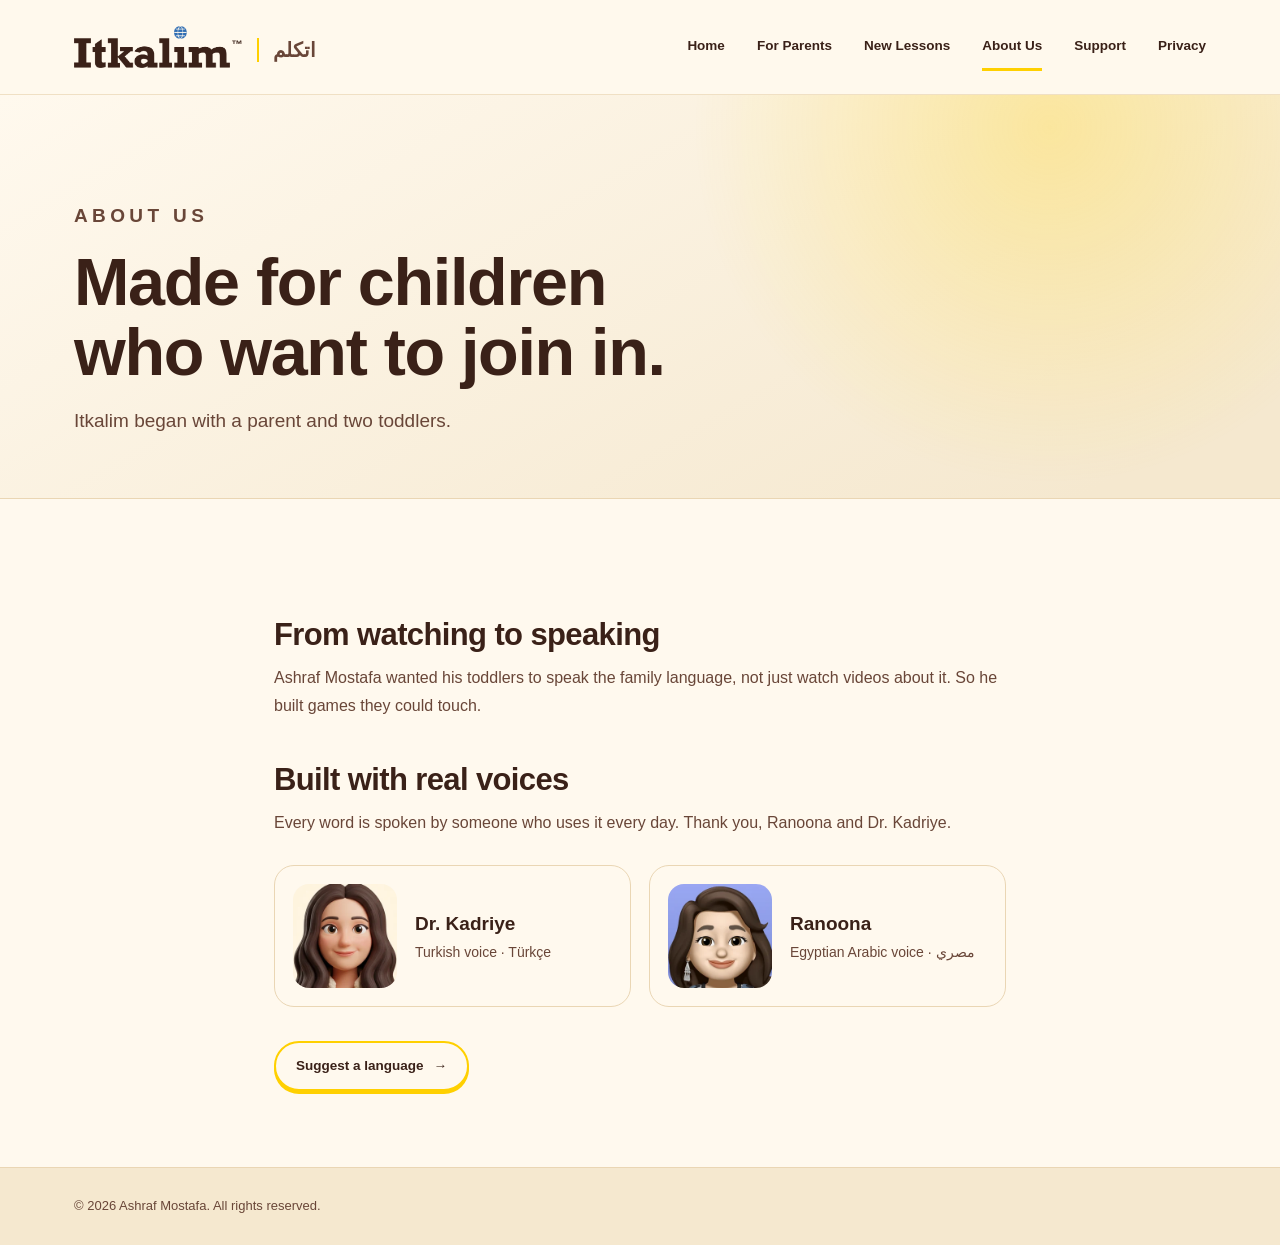
==== commit 2ce2254e: "One-screen landing in the style of the reference: app icon, headline, three phones (Sun-Earth-Moon, " ====
--- a/about-us.html
+++ b/about-us.html
@@ -29,7 +29,7 @@
       <div class="btn-row"><a class="button secondary" href="lessons.html">Suggest a language <span aria-hidden="true">→</span></a></div>
     </div></section>
   </main>
-  <footer class="site-footer"><div class="wrap footer-row"><div class="footer-copy">© 2026 Ashraf Mostafa. All rights reserved.</div><nav class="footer-nav" aria-label="Footer navigation"><a href="index.html">Home</a><a href="for-parents.html">For Parents</a><a href="lessons.html">New Lessons</a><a href="about-us.html">About Us</a><a href="support.html">Support</a><a href="privacy.html">Privacy</a></nav></div></footer>
+  <footer class="site-footer"><div class="wrap footer-row"><div class="footer-copy">© 2026 Ashraf Mostafa. All rights reserved.</div></div></footer>
   <script src="site.js" defer></script>
 </body>
 </html>
--- a/styles.css
+++ b/styles.css
@@ -160,3 +160,27 @@
 @media (max-width:900px){.link-cards{grid-template-columns:repeat(2,minmax(0,1fr))}}
 .hero.hero-app{min-height:0;display:block;padding-top:clamp(36px,5vw,64px);background:radial-gradient(ellipse at 50% 0,rgba(230,170,40,.16),transparent 60%),var(--sand)}
 .hero.hero-app h1{font-size:clamp(36px,5vw,58px);max-width:820px}
+
+/* 2026-11-28 one-screen landing */
+.get-app{margin-left:18px;padding:9px 18px;border:1.5px solid var(--ink);border-radius:999px;font-size:12.5px;font-weight:700;letter-spacing:.06em;text-transform:uppercase;color:var(--ink);text-decoration:none;white-space:nowrap}
+.get-app:hover{background:var(--ink);color:#fff}
+body.landing{height:100vh;height:100svh;overflow:hidden;display:flex;flex-direction:column;background:radial-gradient(ellipse at 50% 30%,#fff 0,var(--sand) 60%)}
+body.landing .site-header{position:relative;flex:none}
+.landing-main{flex:1;min-height:0;display:flex;flex-direction:column;align-items:center;text-align:center;padding:clamp(12px,3vh,36px) 16px 0}
+.app-icon{width:clamp(54px,9vh,92px);height:auto;border-radius:22%;box-shadow:0 10px 24px rgba(47,111,214,.28)}
+.landing-title{font-family:var(--sans);font-weight:700;font-size:clamp(30px,min(7.2vh,6.4vw),78px);line-height:1.04;letter-spacing:-.02em;color:var(--ink);margin:clamp(10px,2.4vh,26px) 0 clamp(6px,1.2vh,12px);max-width:16ch}
+.landing-title span{color:#2f6fd6}
+.landing-lead{margin:0 0 clamp(8px,1.6vh,16px);color:var(--ink-light);font-size:clamp(14px,2vh,18px)}
+.landing-main .app-badge img{height:clamp(38px,5.2vh,50px);width:auto}
+.phones{position:relative;flex:1;min-height:0;width:min(100%,980px);margin-top:clamp(12px,3vh,34px)}
+.phone{position:absolute;bottom:-22%;aspect-ratio:.47;height:112%;border:clamp(6px,1.1vh,11px) solid #14161a;border-radius:clamp(26px,5vh,52px);overflow:hidden;background:#14161a;box-shadow:0 24px 50px rgba(16,41,64,.22)}
+.phone::before{content:"";position:absolute;top:1.6%;left:50%;transform:translateX(-50%);width:30%;height:3.6%;background:#14161a;border-radius:999px;z-index:1}
+.phone img{width:100%;height:100%;object-fit:cover;object-position:top;display:block}
+.phone.center{left:50%;transform:translateX(-50%);z-index:2}
+.phone.left{left:50%;transform:translateX(-128%) rotate(-7deg);transform-origin:bottom center;height:100%;bottom:-24%}
+.phone.right{left:50%;transform:translateX(28%) rotate(7deg);transform-origin:bottom center;height:100%;bottom:-24%}
+@media (max-width:700px){.get-app{display:none}.phone.left{transform:translateX(-112%) rotate(-7deg)}.phone.right{transform:translateX(12%) rotate(7deg)}}
+.phone img.mid{object-position:50% 38%}
+.phone.center{background:#f5e8d2}
+.phone.center img{height:auto;margin-top:10%}
+.phone img.mid{object-position:50% 58%}
